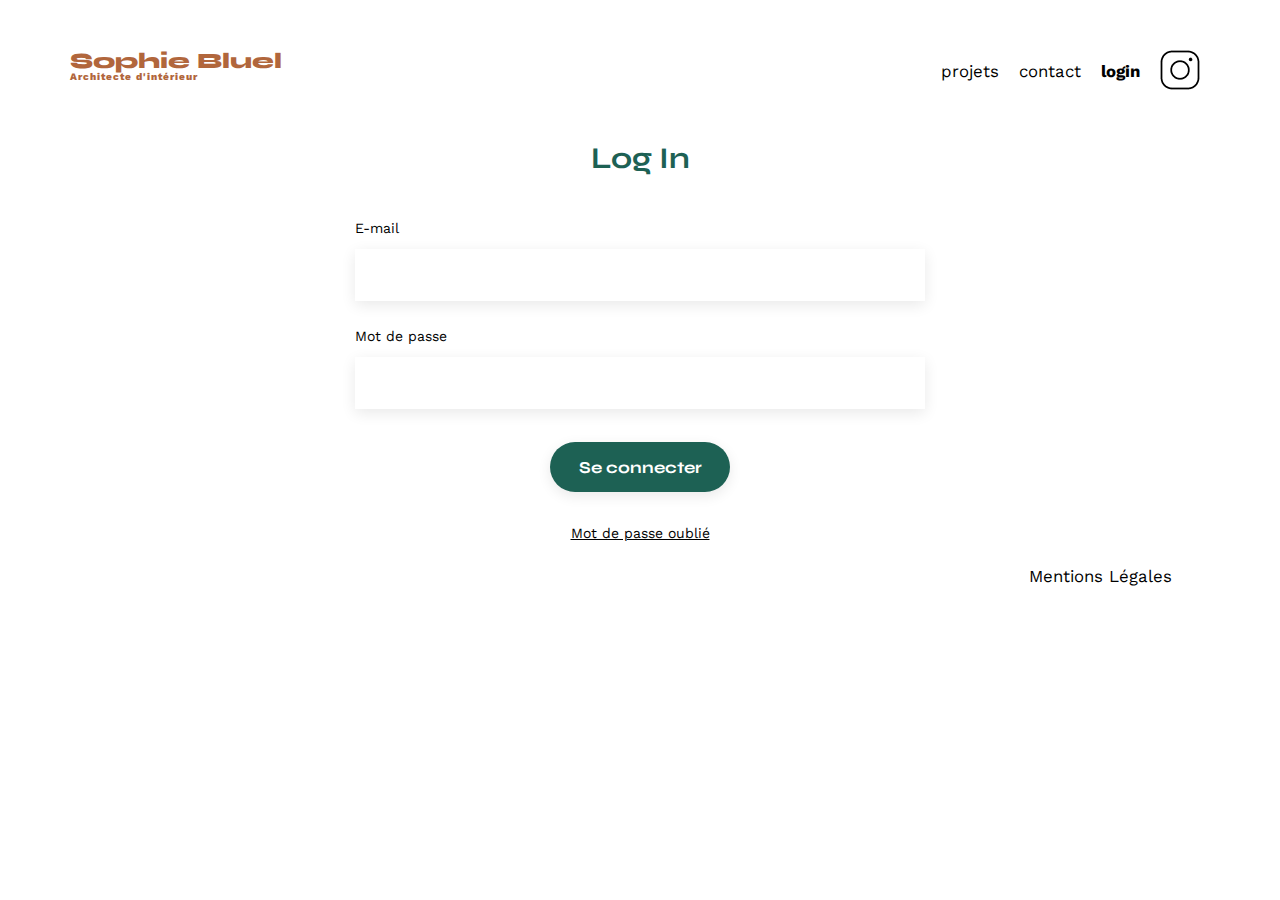
==== Portfolio-architecte-sophie-bluel/FrontEnd/formulaire.html @ 118e2084 "Ajout page de connexion html, modif. du css pour la page de connexion" ====
<!DOCTYPE html>
<html lang="fr">
<head>
	<meta charset="UTF-8">
	<title>Sophie Bluel - Architecte d'intérieur</title>
	<meta name="viewport" content="width=device-width, initial-scale=1.0">
	<link rel="preconnect" href="https://fonts.googleapis.com">
	<link rel="preconnect" href="https://fonts.gstatic.com" crossorigin>
	<link href="https://fonts.googleapis.com/css2?family=Syne:wght@700;800&family=Work+Sans&display=swap" rel="stylesheet">
	<meta name="description" content="">
	<link rel="stylesheet" href="./assets/style.css">
	<script src="./assets/script.js" defer></script>
</head>
<body>
    <header>
        <h1>Sophie Bluel <span>Architecte d'intérieur</span></h1>
	<nav>
		<ul>
			<li>projets</li>
			<li>contact</li>
			<li class="jtd">login</li>
			<li><img src="./assets/icons/instagram.png" alt="Instagram"></li>
		</ul>
	</nav>
    </header>
    <main>
		<section id="formConnexion">
        	<form method="" action="">
            	<h2>Log In</h2>
            	<label for="email">E-mail</label>
            	<input type="email" name="email" id="email" required>
            	<label for="mdp">Mot de passe</label>
            	<input type="text" name="mdp" id="mdp" required>
            	<input type="button" value="Se connecter">
        	</form>
			<a class="mdpO" href="">Mot de passe oublié</a>
		</section>
    </main>
	<footer>
		<nav>
			<ul>
				<li>Mentions Légales</li>
			</ul>
		</nav>
	</footer>
</body>
---- Portfolio-architecte-sophie-bluel/FrontEnd/assets/style.css ----
/* http://meyerweb.com/eric/tools/css/reset/
   v2.0 | 20110126
   License: none (public domain)
*/

html, body, div, span, applet, object, iframe,
h1, h2, h3, h4, h5, h6, p, blockquote, pre,
a, abbr, acronym, address, big, cite, code,
del, dfn, em, img, ins, kbd, q, s, samp,
small, strike, strong, sub, sup, tt, var,
b, u, i, center,
dl, dt, dd, ol, ul, li,
fieldset, form, label, legend,
table, caption, tbody, tfoot, thead, tr, th, td,
article, aside, canvas, details, embed,
figure, figcaption, footer, header, hgroup,
menu, nav, output, ruby, section, summary,
time, mark, audio, video {
	margin: 0;
	padding: 0;
	border: 0;
	font-size: 100%;
	font: inherit;
	vertical-align: baseline;
}
/* HTML5 display-role reset for older browsers */
article, aside, details, figcaption, figure,
footer, header, hgroup, menu, nav, section {
	display: block;
}
body {
	line-height: 1;
}
ol, ul {
	list-style: none;
}
blockquote, q {
	quotes: none;
}
blockquote:before, blockquote:after,
q:before, q:after {
	content: '';
	content: none;
}
table {
	border-collapse: collapse;
	border-spacing: 0;
}
/** end reset css**/
body {
	max-width: 1140px;
	margin:auto;
	font-family: 'Work Sans' ;
	font-size: 14px;
}
header {
	display: flex;
	justify-content: space-between;
	margin: 50px 0
}
section {
	margin: 50px 0
}

h1{
	display: flex;
	flex-direction: column;
	font-family: 'Syne';
	font-size: 22px;
	font-weight: 800;
	color: #B1663C
}

h1 > span {
	font-family: 'Work Sans';
	font-size:10px;
	letter-spacing: 0.1em;
;
}

h2{
	font-family: 'Syne';
	font-weight: 700;
	font-size: 30px;
	color: #1D6154
}
nav ul {
	display: flex;
	align-items: center;
	list-style-type: none;
}

nav li {
	padding: 0 10px;
	font-size: 1.2em;
	cursor: pointer;

}

a {
	text-decoration: none;
	color: black;
}

li:hover {
	color: #B1663C;
}

.jtd {
	font-weight: bold; 
}


#introduction {
	display: flex;
	align-items: center;
}
#introduction figure {
	flex: 1
}
#introduction img {
	display: block;
	margin: auto;
	width: 80%;
}

#introduction article {
	flex: 1
}
#introduction h2 {
	margin-bottom: 1em;
}

#introduction p {
	margin-bottom: 0.5em;
}
#portfolio h2 {
	text-align: center;
	margin-bottom: 1em;
}
.gallery {
	width: 100%;
	display: grid;
	grid-template-columns: 1fr 1fr 1fr;
	grid-column-gap: 20px;
	grid-row-gap: 20px;
}

.gallery img {
	width: 100%;

}

.placemenu {
	width: 100%;
	display: flex;
	justify-content: center;

	
}

.placemenu button {
	font-family: 'Syne';
	font-weight: 700;
	color: #1D6154;
	background-color: white;
	margin :2em 1em 2em 1em ;
	padding: 0em 2em 0em 2em;
	width: auto;
	height: 40px;
	text-align: center;
	border-radius: 60px ;
	border-color: #1D6154;
}

.placemenu button:hover {
	background-color: #1D6154;
	color: white;
}

.placemenu button:active {
	background-color: #1D6154;
	color: white;
}

#contact {
	width: 50%;
margin: auto;
}
#contact > * {
	text-align: center;

}
#contact h2{
	margin-bottom: 20px;
}
#contact form {
	text-align: left;
	margin-top:30px;
	display: flex;
	flex-direction: column;
}

#contact input {
	height: 50px;
	font-size: 1.2em;
	border: none;
	box-shadow: 0px 4px 14px rgba(0, 0, 0, 0.09);
}
#contact label {
	margin: 2em 0 1em 0;
}
#contact textarea {
	border: none;
	box-shadow: 0px 4px 14px rgba(0, 0, 0, 0.09);
}

input[type="submit"]{
	font-family: 'Syne';
	font-weight: 700;
	color: white;
	background-color: #1D6154;
	margin : 2em auto ;
	width: 180px;
	text-align: center;
	border-radius: 60px ;
}

footer nav ul {
	display: flex;
	justify-content: flex-end;
	margin: 2em
}

#formConnexion {
	width: 50%;
	margin: auto;
}
#formConnexion > * {
	text-align: center;

}
#formConnexion h2{
	margin-bottom: 20px;
	text-align: center;
}
#formConnexion form {
	text-align: left;
	margin-top:30px;
	display: flex;
	flex-direction: column;
}

#formConnexion input {
	height: 50px;
	font-size: 1.2em;
	border: none;
	box-shadow: 0px 4px 14px rgba(0, 0, 0, 0.09);
}
#formConnexion label {
	margin: 2em 0 1em 0;
}

input[type="button"]{
	font-family: 'Syne';
	font-weight: 700;
	color: white;
	background-color: #1D6154;
	margin : 2em auto ;
	width: 180px;
	text-align: center;
	border-radius: 60px ;
}

.mdpO {
	display: block;
	justify-content: center;
	text-decoration: underline;
}
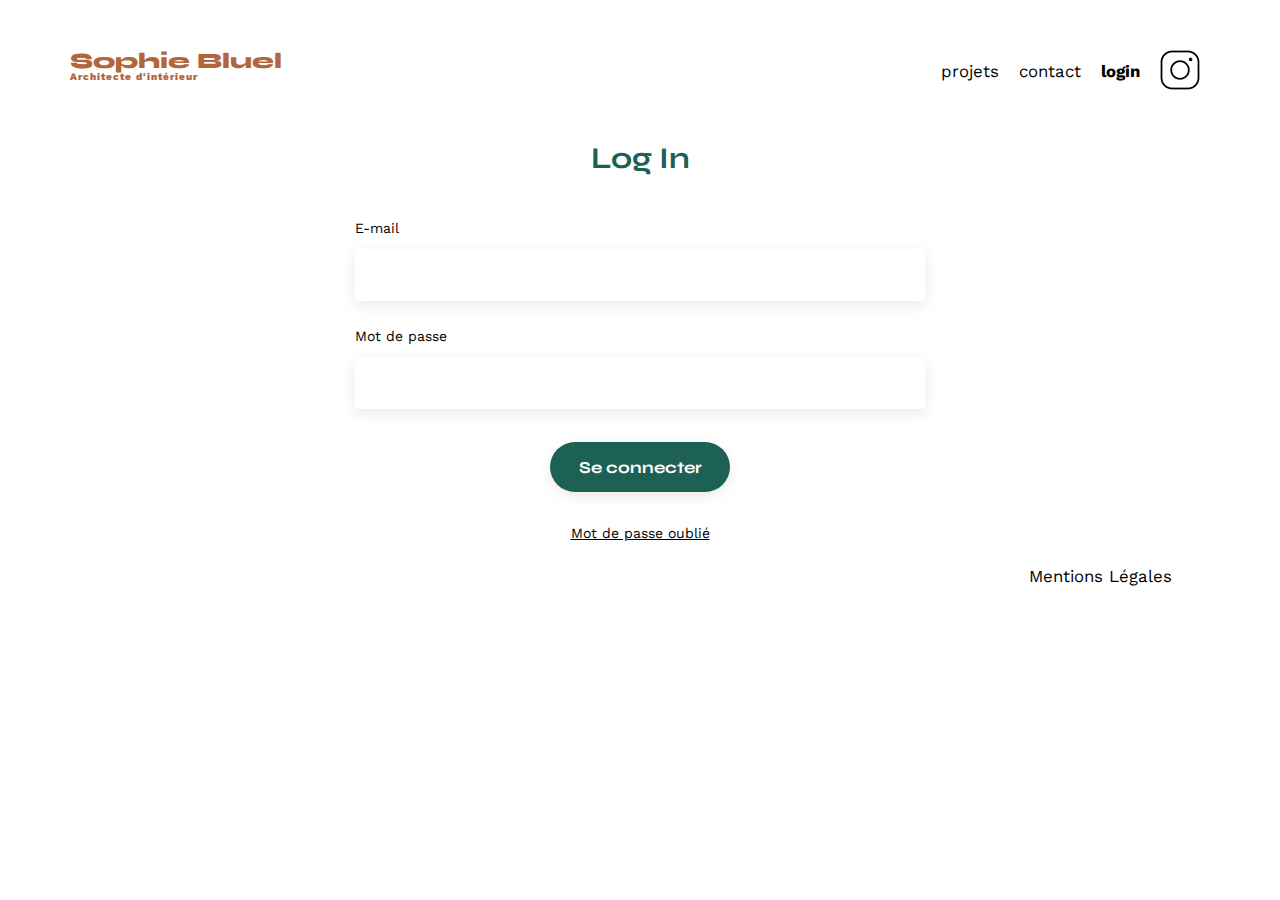
==== commit c6495f34: "Partie authentification de l'utilisateur" ====
--- a/Portfolio-architecte-sophie-bluel/FrontEnd/formulaire.html
+++ b/Portfolio-architecte-sophie-bluel/FrontEnd/formulaire.html
@@ -9,7 +9,7 @@
 	<link href="https://fonts.googleapis.com/css2?family=Syne:wght@700;800&family=Work+Sans&display=swap" rel="stylesheet">
 	<meta name="description" content="">
 	<link rel="stylesheet" href="./assets/style.css">
-	<script src="./assets/script.js" defer></script>
+	<script src="./assets/formulaire.js" defer></script>
 </head>
 <body>
     <header>
@@ -31,9 +31,11 @@
             	<input type="email" name="email" id="email" required>
             	<label for="mdp">Mot de passe</label>
             	<input type="text" name="mdp" id="mdp" required>
-            	<input type="button" value="Se connecter">
+            	<input type="button" value="Se connecter" id="connexion">
         	</form>
 			<a class="mdpO" href="">Mot de passe oublié</a>
+			<div class="messgConnecter">
+			</div>
 		</section>
     </main>
 	<footer>
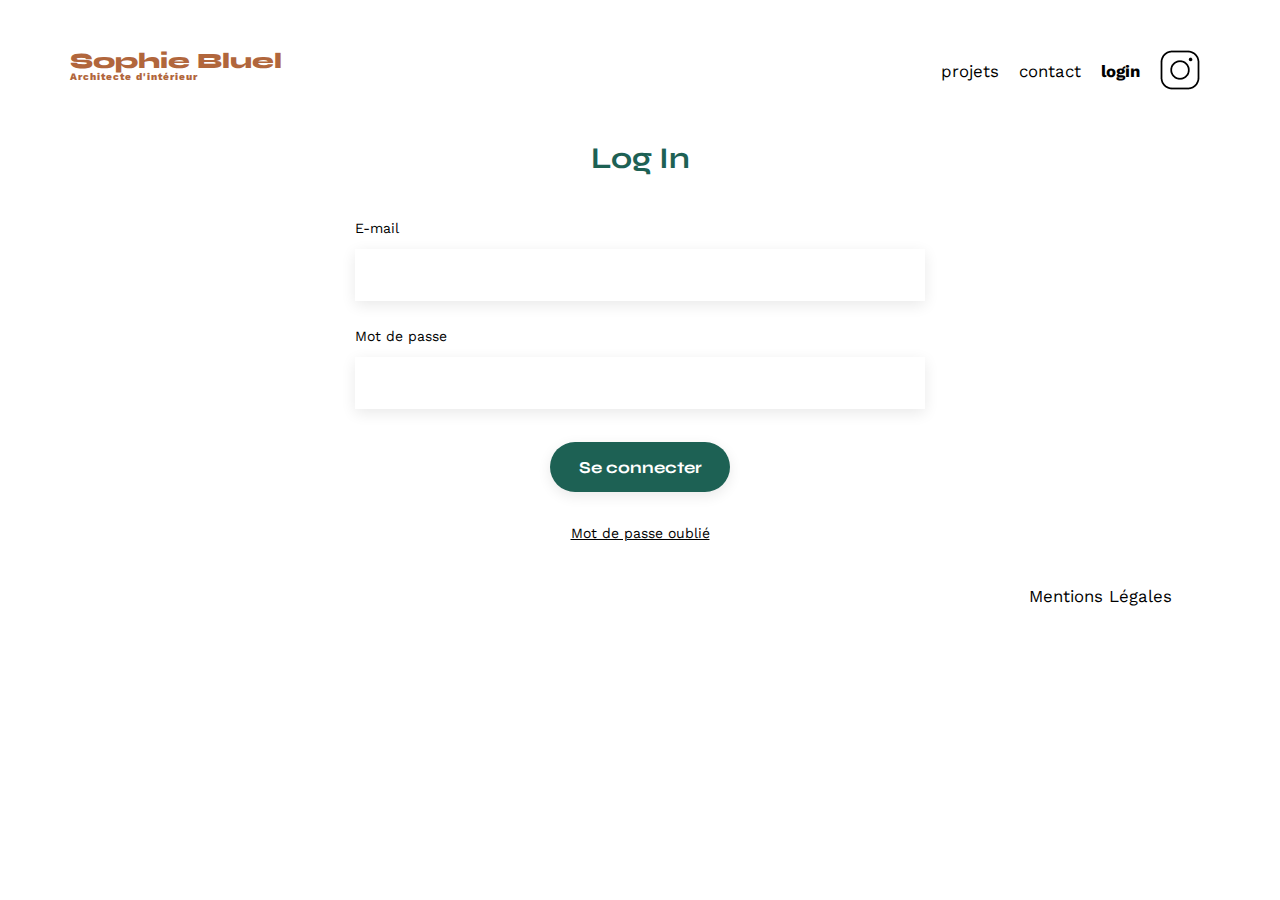
==== commit 7813eb42: "modale ajout photo : modifier les messages d'erreur, ajouter une otion vide au menu déroulant, vérif" ====
--- a/Portfolio-architecte-sophie-bluel/FrontEnd/formulaire.html
+++ b/Portfolio-architecte-sophie-bluel/FrontEnd/formulaire.html
@@ -25,12 +25,12 @@
     </header>
     <main>
 		<section id="formConnexion">
-        	<form method="" action="">
+        	<form action="javaScript:void(0)">
             	<h2>Log In</h2>
             	<label for="email">E-mail</label>
             	<input type="email" name="email" id="email" required>
             	<label for="mdp">Mot de passe</label>
-            	<input type="text" name="mdp" id="mdp" required>
+            	<input type="password" name="mdp" id="mdp" required>
             	<input type="button" value="Se connecter" id="connexion">
         	</form>
 			<a class="mdpO" href="">Mot de passe oublié</a>
--- a/Portfolio-architecte-sophie-bluel/FrontEnd/assets/style.css
+++ b/Portfolio-architecte-sophie-bluel/FrontEnd/assets/style.css
@@ -135,9 +135,24 @@
 	margin-bottom: 0.5em;
 }
 #portfolio h2 {
+	display : flex;
+	justify-content: center;
 	text-align: center;
 	margin-bottom: 1em;
 }
+
+.titrePortfolio {
+	display: flex;
+	justify-content: flex-end;
+	position: relative;
+	bottom: 50px;
+	right: 350px;
+}
+
+#btnModifier {
+	display: flex;
+}
+
 .gallery {
 	width: 100%;
 	display: grid;
@@ -277,3 +292,194 @@
 	justify-content: center;
 	text-decoration: underline;
 }
+
+
+.modalCSS {
+	position: fixed;
+	display: flex;
+	align-items: center;
+	justify-content: center;
+	top: 0;
+	left: 0;
+	width: 100%;
+	height: 100%;
+	background: rgba(0, 0, 0, 0.8);
+}
+
+
+.contenuModal {
+	overflow: auto;
+	width: 600px;
+	padding: 50px;
+	background-color: white;
+	border-radius: 10px;
+}
+
+.titreModal {
+	display: flex;
+	justify-content: center;
+	font-size: 24px;
+}
+
+.fermeCroix {
+	position: relative;
+	left: 230px;
+	bottom: 30px;
+	border: none;
+	background-color: white;
+}
+
+.taillePhotoModal {
+	width: 80px;
+	height: auto;
+	margin-top: 10px;
+	margin-bottom: 10px;
+}
+
+.ajoutPhotoModal {
+	font-family: 'Syne';
+	font-weight: 700;
+	color: white;
+	background-color: #1D6154;
+	margin : 2em auto ;
+	width: 180px;
+	border-radius: 60px ;
+	display: flex;
+	justify-content: center;
+	border: none;
+	padding: 10px;
+	
+}
+
+.boiteSuppr {
+	position: relative;
+	left : 75px;
+	bottom : 95px;
+	width: 20px;
+	height: 20px;
+	background-color: black;
+	border: none;
+	border-radius: 5px;
+}
+
+#iconetrash {
+	position: relative;
+	bottom: 1px;
+	color: white;
+}
+
+#photosModal {
+	display: flex;
+	flex-wrap: wrap;
+	padding: 30px;
+}
+
+.boiteAjoutPhoto {
+	display: flex;
+	border-top: 1px grey solid;
+}
+
+.messgConnecter {
+	display: flex;
+	justify-content: center;
+	font-size: 20.8px;
+	font-style: italic;
+	color: chocolate;
+	margin-top: 20px;
+}
+
+.retourArriere {
+	display: flex;
+	background-color: white;
+	border: none;
+	position: relative;
+	right: 375px;
+	bottom: 25px;
+}
+
+.boitePhotoPlus {
+	display: flex;
+	flex-direction: column;
+	background-color: rgba(210, 224, 233, 0.8);
+	align-items: center;
+}
+
+#iconeBoitePhotoPlus {
+	display: flex;
+	font-size: 200px;
+	color: rgba(151, 184, 205, 0.8);
+}
+
+input[type=file]::file-selector-button {
+	visibility: hidden;
+
+}
+
+#photoPlus {
+	opacity: 0;
+	height: 1px;
+}
+
+#labelPhotoPlus {
+	border-radius: 10px;
+	text-align: center;
+	font-size: 20.8px;
+	color: rgba(51, 113, 153, 0.8);
+	padding: 10px;
+	margin-bottom: 10px;
+	display: flex;
+	flex-direction: column;
+	background-color: rgba(151, 184, 205, 0.8);
+}
+
+.Precision {
+	display: flex;
+	text-align: center;
+	margin-bottom: 20px;
+}
+
+.pouet {
+	text-align: left;
+	margin-top:30px;
+	display: flex;
+	flex-direction: column;
+}
+
+.pouetD {
+	height: 50px;
+	font-size: 1.2em;
+	border: none;
+	box-shadow: 0px 4px 14px rgba(0, 0, 0, 0.09);
+}
+
+#categorie {
+	height: 50px;
+	font-size: 1.2em;
+	border: none;
+	box-shadow: 0px 4px 14px rgba(0, 0, 0, 0.09);
+	background-color: white;
+}
+
+.boiteB {
+	display: flex;
+	justify-content: center;
+	border-top: 1px grey solid;
+	margin: 40px;
+}
+
+#buttonValider {
+	display: flex;
+	justify-content: center;
+	background-color: grey;
+	margin: 20px 0px 20px 0px;
+	height: 50px;
+	font-size: 1.2em;
+	border: none;
+	box-shadow: 0px 4px 14px rgba(0, 0, 0, 0.09);
+}
+
+.plouet {
+	display: flex;
+	width: auto;
+	height: 225px;
+}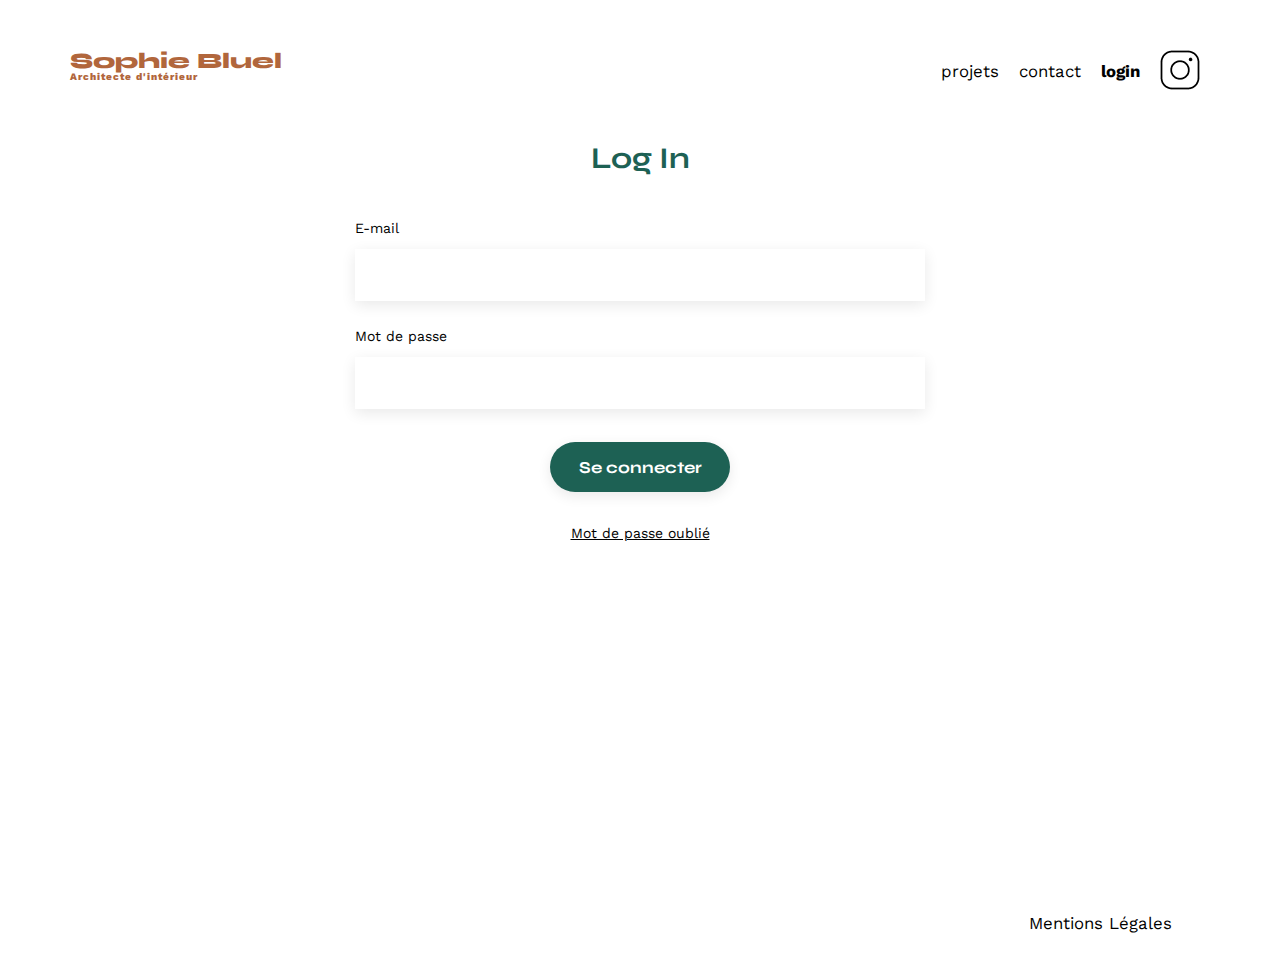
==== commit a3ec5c97: "finalisation du travail" ====
--- a/Portfolio-architecte-sophie-bluel/FrontEnd/formulaire.html
+++ b/Portfolio-architecte-sophie-bluel/FrontEnd/formulaire.html
@@ -38,7 +38,7 @@
 			</div>
 		</section>
     </main>
-	<footer>
+	<footer class="footerFormulaire">
 		<nav>
 			<ul>
 				<li>Mentions Légales</li>
--- a/Portfolio-architecte-sophie-bluel/FrontEnd/assets/style.css
+++ b/Portfolio-architecte-sophie-bluel/FrontEnd/assets/style.css
@@ -193,10 +193,10 @@
 	color: white;
 }
 
-.placemenu button:active {
+/* .placemenu button:active {
 	background-color: #1D6154;
 	color: white;
-}
+} */
 
 #contact {
 	width: 50%;
@@ -464,7 +464,7 @@
 	display: flex;
 	justify-content: center;
 	border-top: 1px grey solid;
-	margin: 40px;
+	margin-top: 40px;
 }
 
 #buttonValider {
@@ -482,4 +482,15 @@
 	display: flex;
 	width: auto;
 	height: 225px;
+}
+
+.footerFormulaire {
+	height : 400px;
+	display: flex;
+	flex-direction: row-reverse;
+}
+
+.footerFormulaire nav {
+	display: flex;
+	align-items: flex-end;
 }